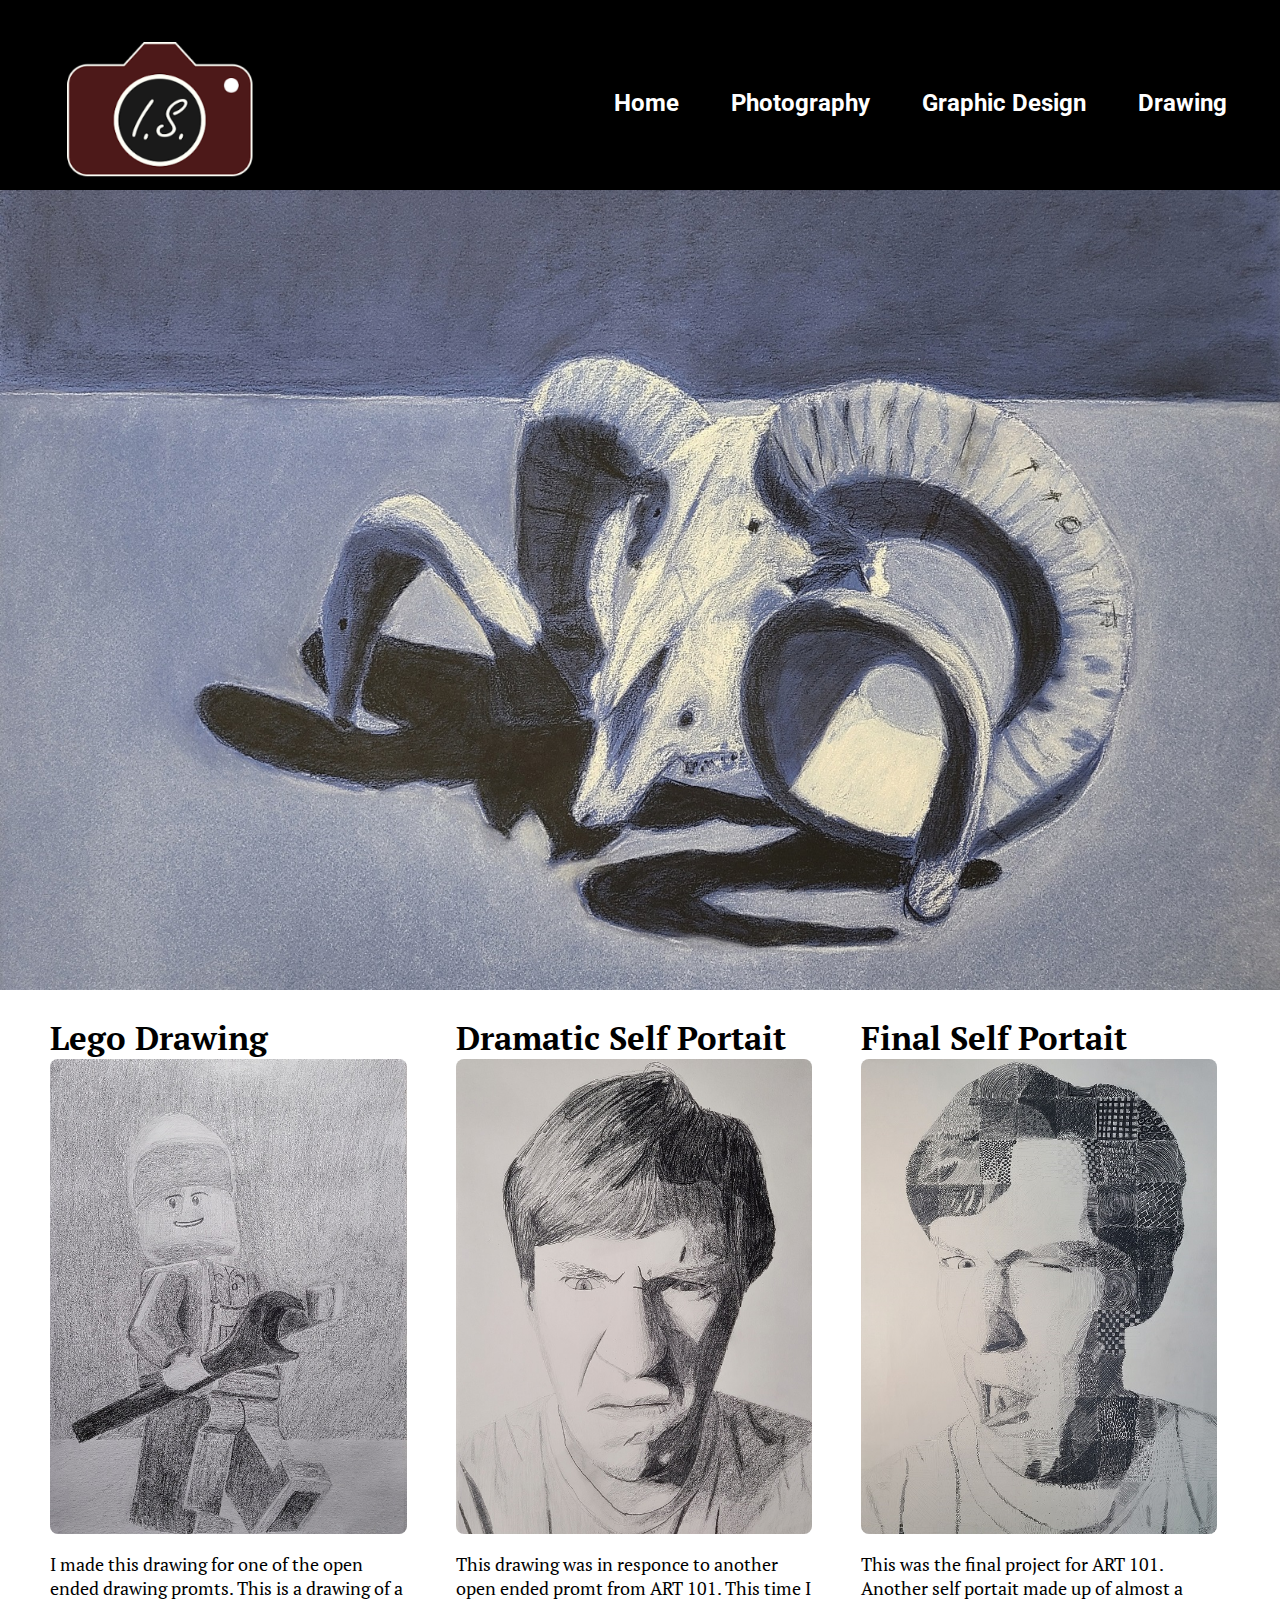
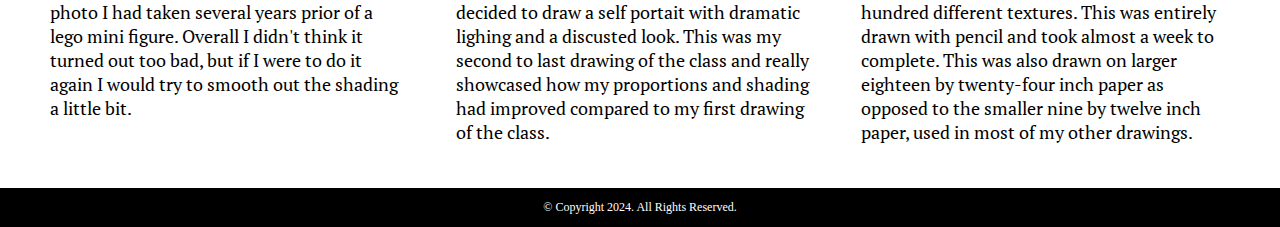
==== drawing.html @ 5b7d08e1 "First Submission" ====
<!DOCTYPE html>
<!-- This website template was created by: Isaac Schulz -->
<html lang="en">
<head>
	<title>Isaac's Portfolio</title>
	<meta charset="utf-8">
	<link rel="stylesheet" href="css/styles.css">
	<meta name="viewport" content="width=device-width, initial-scale=1">
	<link rel="icon" type="image/x-icon" href="images/favicon.png">
	<link rel="preconnect" href="https://fonts.googleapis.com">
	<link rel="preconnect" href="https://fonts.gstatic.com" crossorigin>
	<link href="https://fonts.googleapis.com/css2?family=PT+Serif:ital,wght@0,400;0,700;1,400;1,700&family=Roboto:ital,wght@0,100;0,300;0,400;0,500;0,700;0,900;1,100;1,300;1,400;1,500;1,700;1,900&display=swap" rel="stylesheet">
</head>
<body>

	<div id="container">
	
		<!-- Use the header area for the website name or logo -->
		<header>
			<a href="index.html"><img src="images/logo.png" alt="Isaac's Portfolio Logo"></a>
		</header>
		
		<!-- Use the nav area to add hyperlinks to other pages within the website -->
		<nav>
			<ul>
				<li><a href="index.html">Home</a></li>
				<li><a href="photography.html">Photography</a></li>
				<li><a href="graphic.html">Graphic Design</a></li>
				<li><a href="drawing.html">Drawing</a></li>
			</ul>
		</nav>
		
		<!-- Top Image -->
		<div id="top" class="tab-desk" class="round">
			<img src="images/ram.jpg" alt="Conte drawing of a ram skull">
		</div>
		
		<!-- Use the main area to add the main content of the webpage -->
		<main>
		
			<div id="lego">
				
				<h1>Lego Drawing</h1>
				<img src="images/lego.jpg" alt="pencil drawing of a lego mini figure" class="round">
				<p>I made this drawing for one of the open ended drawing promts. This is a drawing of a photo I had taken several years prior of a lego mini figure. Overall I didn't think it turned out too bad, but if I were to do it again I would try to smooth out the shading a little bit.</p>
				
			</div>
			
			<div id="selfportrait">
			
				<h1>Dramatic Self Portait</h1>
				<img src="images/selfportait.jpg" alt="pencil drawn selfportait of Isaac with a discusted expression" class="round">
				<p>This drawing was in responce to another open ended promt from ART 101. This time I decided to draw a self portait with dramatic lighing and a discusted look. This was my second to last drawing of the class and really showcased how my proportions and shading had improved compared to my first drawing of the class.</p>
				
			</div>
			
			<div id="selfportaitfinal">
				
				<h1> Final Self Portait</h1>
				<img src="images/selfportraitfinal.jpg" alt="pencil drawn self portait of Isaac made up of almost a hundred textures" class="round">
				<p>This was the final project for ART 101. Another self portait made up of almost a hundred different textures. This was entirely drawn with pencil and took almost a week to complete. This was also drawn on larger eighteen by twenty-four inch paper as opposed to the smaller nine by twelve inch paper, used in most of my other drawings.</p>
				
			</div>
		
		</main>
		
		<!-- Use the footer area to add the footer content -->
		<footer>
			<p>&copy; Copyright 2024. All Rights Reserved.</p>
		</footer>
		
	</div>
	
</body>
</html>
---- css/styles.css ----
/*
Author: Isaac Schulz
Date: 2/17/2024
File Name: styles.css
*/

/* CSS Reset */
body, header, nav, main, footer, h1, div, img, ul {
	margin: 0;
	padding: 0;
	border: 0;
}

/* Style rules for body and images */
body {
	background-color: #000;
}

img {
	max-width: 100%;
	display: block;
}

/* Style rules for mobile viewport */

/* Style rule for header */
header {
	position: -webkit-sticky;
	position: sticky;
	top: 0;
	background-color: #000;
	height: 190px;
}

header img {
	margin: 0 auto;
}

/* Style rules for navigation area */
nav {
	padding: 1%;
	margin-bottom: 1%;
}

nav ul {
	list-style-type: none;
	text-align: center;
}

nav li {
	font-size: 1.5em;
	font-family: "Roboto", sans-serif;
	font-weight: 700;
	border-top: 1px solid #fff;
}

nav li:first-child {
	border-top: none;
}

nav li a {
	display: block;
	color: #fff;
	padding: 0.5em 1em;
	text-decoration: none;
}

/* Show mobile class, hide tab-desk class */
.mobile {
	display: block;
}

.tab-desk {
	display: none;
}

/* Style rules for main content */
main {
	background-color: #fff;
	padding: 2%;
	font-size: 1.15em;
	font-family: "PT Serif", serif;
}

.action a {
	font-size: 1.35em;
	color: #4d1919;
	font-weight: bold;
	text-decoration: none;
}

#stars, #chicken, #fireworks, #lowpoly, #christmascard, #banners, #lego, #selfportrait, #selfportaitfinal {
	margin: 0 2%;
}

.round {
	border-radius: 8px;
}

/* Style rules for footer content */
footer p {
	font-size: 0.75em;
	text-align: center;
	color: #fff;
	padding: 0 1em;
}

/* Media Query for Tablet Viewport */
@media screen and (min-width: 680px), print {
	
	/* Tablet Viewport: Show teb-desk class, hide mobile class */
	.tab-desk {
		display: block;
	}
	
	.mobile {
		display: none;
	}
	
	/* Tablet Viewport: Style rule for header */
	header {
		position: static;
		padding-bottom: 2%;
	}
	
	/* Tablet Viewport: Style rules for nav area */
	nav li {
		border-top: none;
		display: inline-block;
		border-right: 1px solid #fff;
	}
	
	nav li:last-child {
		border-right: none;
	}
	
	nav li a {
		padding: 0.1em 0.75am;
	}
	
	/* Tablet Viewport: Style rules for main content area */
	main ul {
		margin: 0 0 4% 10%;
	}
	
	#portraitphoto {
		margin: 0 auto;
	}
	
	#camtips {
		border-top: 1px solid #000;
		border-bottom: 1px solid #000;
		background: linear-gradient(to right, #cbb, #fff);
		background-color: #fff2f2;
		padding: 1% 2%;
	}
	
	#camtips dt {
		font-weight: bold;
	}
	
	#camtips dd {
		padding: 0.5% 1% 2% 0%;
	}
	
}

/* Media Query for Desktop Viewport */
@media screen and (min-width: 1060px), print {
	
	/* Desktop Viewport: Style rule for header */
	header {
		width: 25%;
		float: left;
		padding-bottom: 0;
	}
	
	/* Desktop Viewport: Style rules for nav area */
	nav {
		float: right;
		width: 70%;
		margin: 4em 1em 0 0;
	}
	
	nav ul {
		text-align: right;
	}
	
	nav li {
		border: none;
	}
	
	nav li a {
		padding: 0.5em 1em;
	}
	
	nav li a:hover {
		color: #000;
		background-color: #fff;
	}
	
	/* Desktop Viewport: Style rules for top photo */
	#top img {
		margin: 0 auto;
	}
	
	/* Desktop Viewport: Style rules for main content */
	main {
		clear: left;
		overflow: auto;
	}
	
	main h1 {
		font-size: 1.8em;
	}
	
	#splash {
		float: left;
		width: 65%;
		max-width: 800px;
	}
	
	#portraitphoto {
		float: right;
		width: 30%;
	}
	
	#stars, #chicken, #fireworks, #lowpoly, #christmascard, #banners, #lego, #selfportrait, #selfportaitfinal {
		width: 29%;
		float: left;
		margin: 0 2%;
	}
	
	#camtips {
		clear: left;
	}
	
}

/* Media Query for Large Desktop Viewports */
@media screen and (min-width: 1921px) {
	
	#container {
		width: 1920px;
		margin: 0 auto;
	}
	
}

/* Media Query for Print */
@media print {
	
	body {
		background-color: #fff;
		color: #000;
	}
	
}
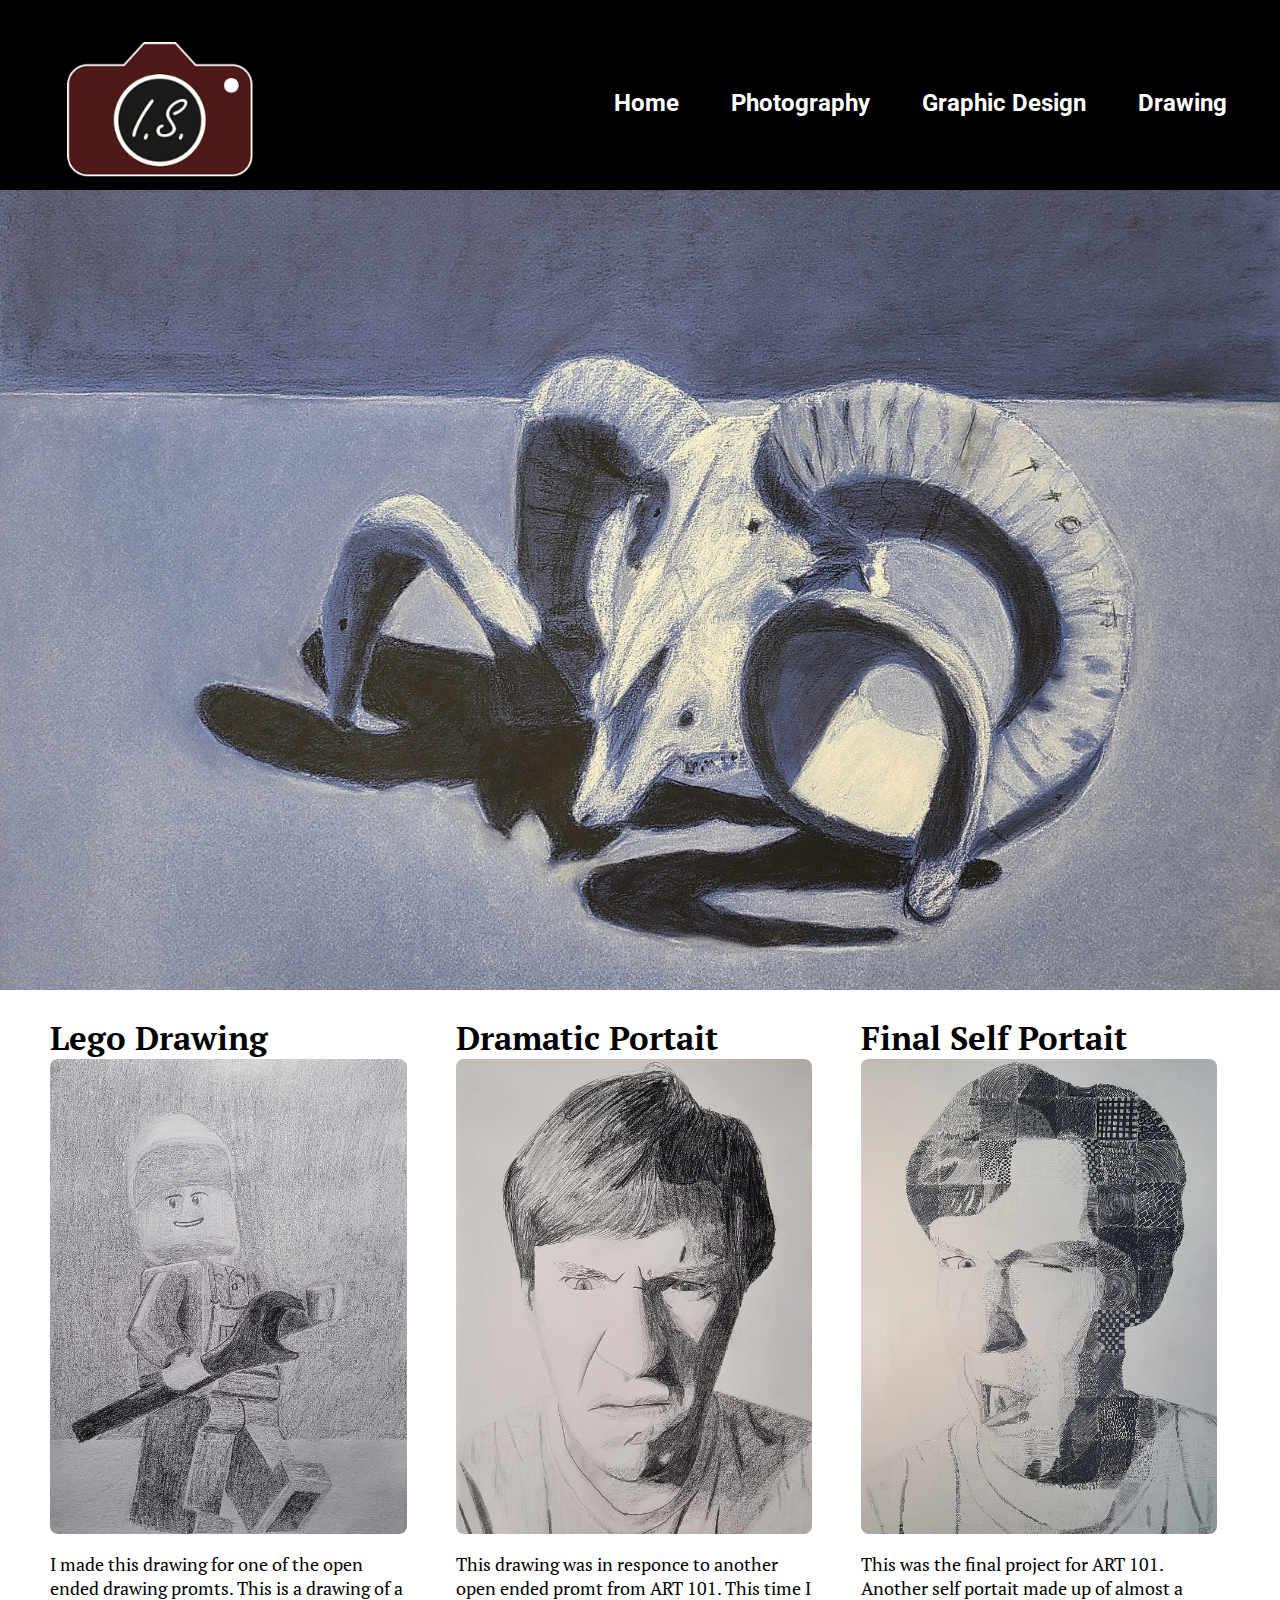
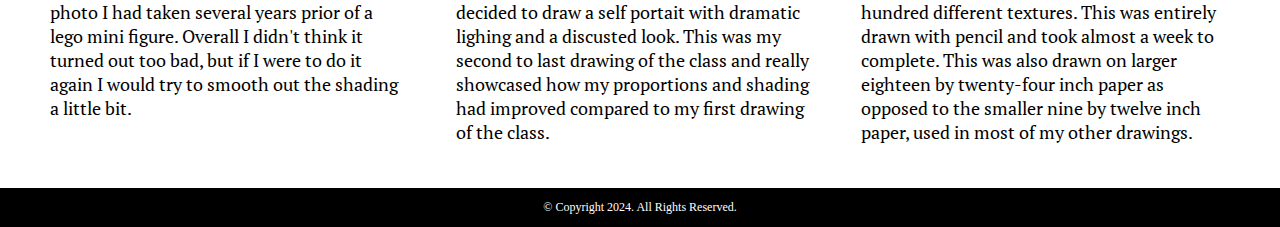
==== commit 1289a2a3: "One more minor change" ====
--- a/drawing.html
+++ b/drawing.html
@@ -48,7 +48,7 @@
 			
 			<div id="selfportrait">
 			
-				<h1>Dramatic Self Portait</h1>
+				<h1>Dramatic Portait</h1>
 				<img src="images/selfportait.jpg" alt="pencil drawn selfportait of Isaac with a discusted expression" class="round">
 				<p>This drawing was in responce to another open ended promt from ART 101. This time I decided to draw a self portait with dramatic lighing and a discusted look. This was my second to last drawing of the class and really showcased how my proportions and shading had improved compared to my first drawing of the class.</p>
 				
--- a/css/styles.css
+++ b/css/styles.css
@@ -82,12 +82,34 @@
 	font-family: "PT Serif", serif;
 }
 
+.center {
+	text-align: center;
+}
+
+.mobile ul li a {
+	font-size: 1.35em;
+	color: #4d1919;
+	font-weight: bold;
+	text-decoration: none;
+	border: 3px solid #4d1919;
+	border-radius: 8px;
+	padding: 5px;
+}
+
+.mobile ul li {
+	margin: 30px 0;
+}
+
 .action a {
 	font-size: 1.35em;
 	color: #4d1919;
 	font-weight: bold;
 	text-decoration: none;
 }
+	
+	#portraitphoto {
+		margin: 0 auto;
+	}
 
 #stars, #chicken, #fireworks, #lowpoly, #christmascard, #banners, #lego, #selfportrait, #selfportaitfinal {
 	margin: 0 2%;
@@ -143,10 +165,6 @@
 		margin: 0 0 4% 10%;
 	}
 	
-	#portraitphoto {
-		margin: 0 auto;
-	}
-	
 	#camtips {
 		border-top: 1px solid #000;
 		border-bottom: 1px solid #000;
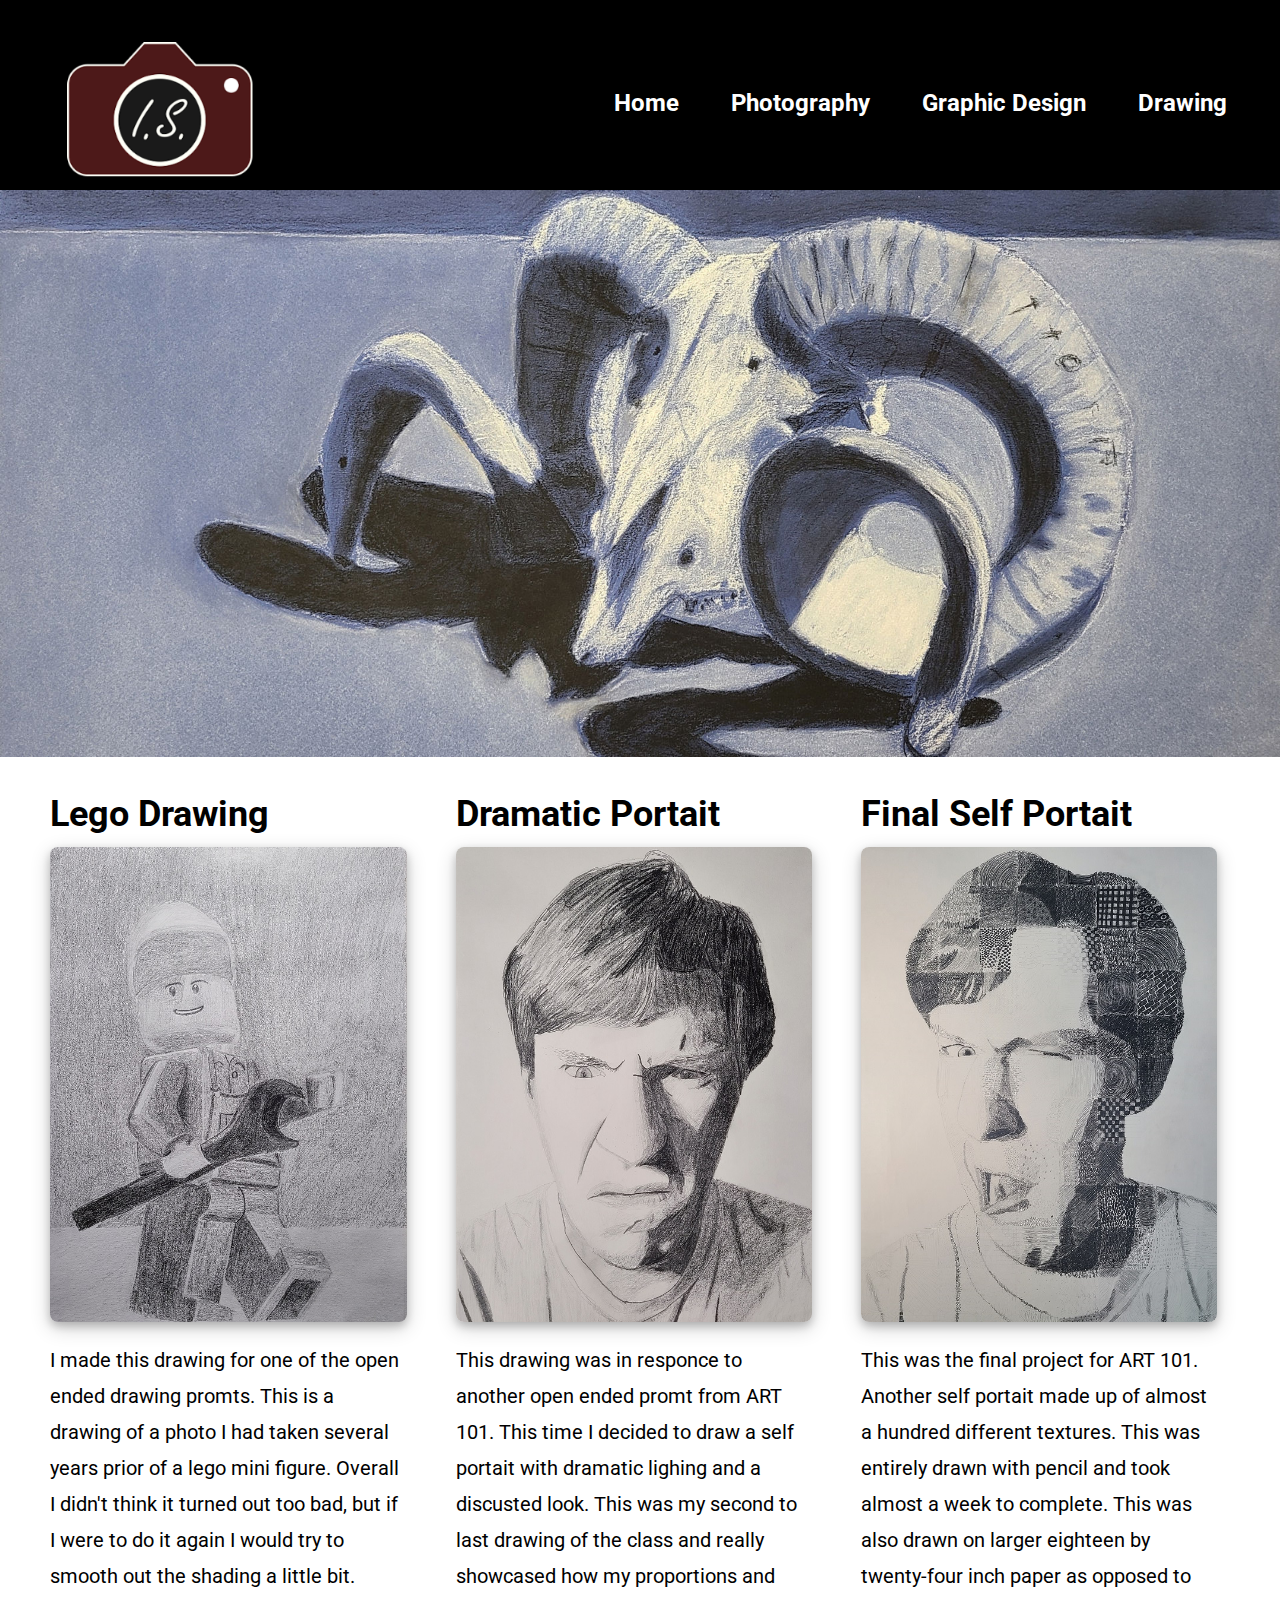
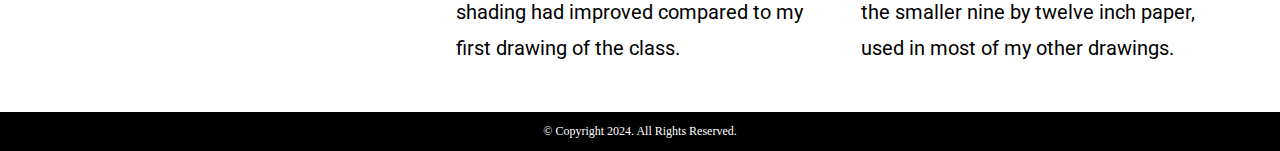
==== commit 99ca072a: "Website Submission 2" ====
--- a/drawing.html
+++ b/drawing.html
@@ -9,12 +9,12 @@
 	<link rel="icon" type="image/x-icon" href="images/favicon.png">
 	<link rel="preconnect" href="https://fonts.googleapis.com">
 	<link rel="preconnect" href="https://fonts.gstatic.com" crossorigin>
-	<link href="https://fonts.googleapis.com/css2?family=PT+Serif:ital,wght@0,400;0,700;1,400;1,700&family=Roboto:ital,wght@0,100;0,300;0,400;0,500;0,700;0,900;1,100;1,300;1,400;1,500;1,700;1,900&display=swap" rel="stylesheet">
+	<link href="https://fonts.googleapis.com/css2?family=Roboto:ital,wght@0,100;0,300;0,400;0,500;0,700;0,900;1,100;1,300;1,400;1,500;1,700;1,900&display=swap" rel="stylesheet">
 </head>
 <body>
 
 	<div id="container">
-	
+
 		<!-- Use the header area for the website name or logo -->
 		<header>
 			<a href="index.html"><img src="images/logo.png" alt="Isaac's Portfolio Logo"></a>
@@ -31,7 +31,7 @@
 		</nav>
 		
 		<!-- Top Image -->
-		<div id="top" class="tab-desk" class="round">
+		<div id="top" class="tab-desk">
 			<img src="images/ram.jpg" alt="Conte drawing of a ram skull">
 		</div>
 		
@@ -71,5 +71,7 @@
 		
 	</div>
 	
+	<script src="scripts/script.js"></script>
+	
 </body>
 </html>--- a/css/styles.css
+++ b/css/styles.css
@@ -78,38 +78,29 @@
 main {
 	background-color: #fff;
 	padding: 2%;
-	font-size: 1.15em;
-	font-family: "PT Serif", serif;
-}
-
-.center {
-	text-align: center;
-}
-
-.mobile ul li a {
-	font-size: 1.35em;
-	color: #4d1919;
+	font-size: 1.25em;
+	font-family: "Roboto", sans-serif;
+	line-height: 1.3;
+}
+
+.opening {
+	font-weight: 300;
+}
+
+.action a {
+	font-size: 1.08em;
+	color: #7d1919;
 	font-weight: bold;
 	text-decoration: none;
-	border: 3px solid #4d1919;
-	border-radius: 8px;
-	padding: 5px;
-}
-
-.mobile ul li {
-	margin: 30px 0;
-}
-
-.action a {
-	font-size: 1.35em;
-	color: #4d1919;
-	font-weight: bold;
-	text-decoration: none;
-}
-	
-	#portraitphoto {
-		margin: 0 auto;
-	}
+}
+
+.action a:hover {
+	text-decoration: underline;
+}
+	
+#portraitphoto {
+	margin: 0 auto;
+}
 
 #stars, #chicken, #fireworks, #lowpoly, #christmascard, #banners, #lego, #selfportrait, #selfportaitfinal {
 	margin: 0 2%;
@@ -117,6 +108,7 @@
 
 .round {
 	border-radius: 8px;
+	box-shadow: 0 4px 8px 0 rgba(0, 0, 0, 0.2), 0 6px 20px 0 rgba(0, 0, 0, 0.19);
 }
 
 /* Style rules for footer content */
@@ -157,10 +149,14 @@
 	}
 	
 	nav li a {
-		padding: 0.1em 0.75am;
+		padding: 0.1em 0.75em;
 	}
 	
 	/* Tablet Viewport: Style rules for main content area */
+	main {
+		line-height: 1.8;
+	}
+	
 	main ul {
 		margin: 0 0 4% 10%;
 	}
@@ -235,6 +231,11 @@
 	#splash {
 		float: left;
 		width: 65%;
+	}
+	
+	.centext {
+		margin: auto;
+		position: relative;
 		max-width: 800px;
 	}
 	
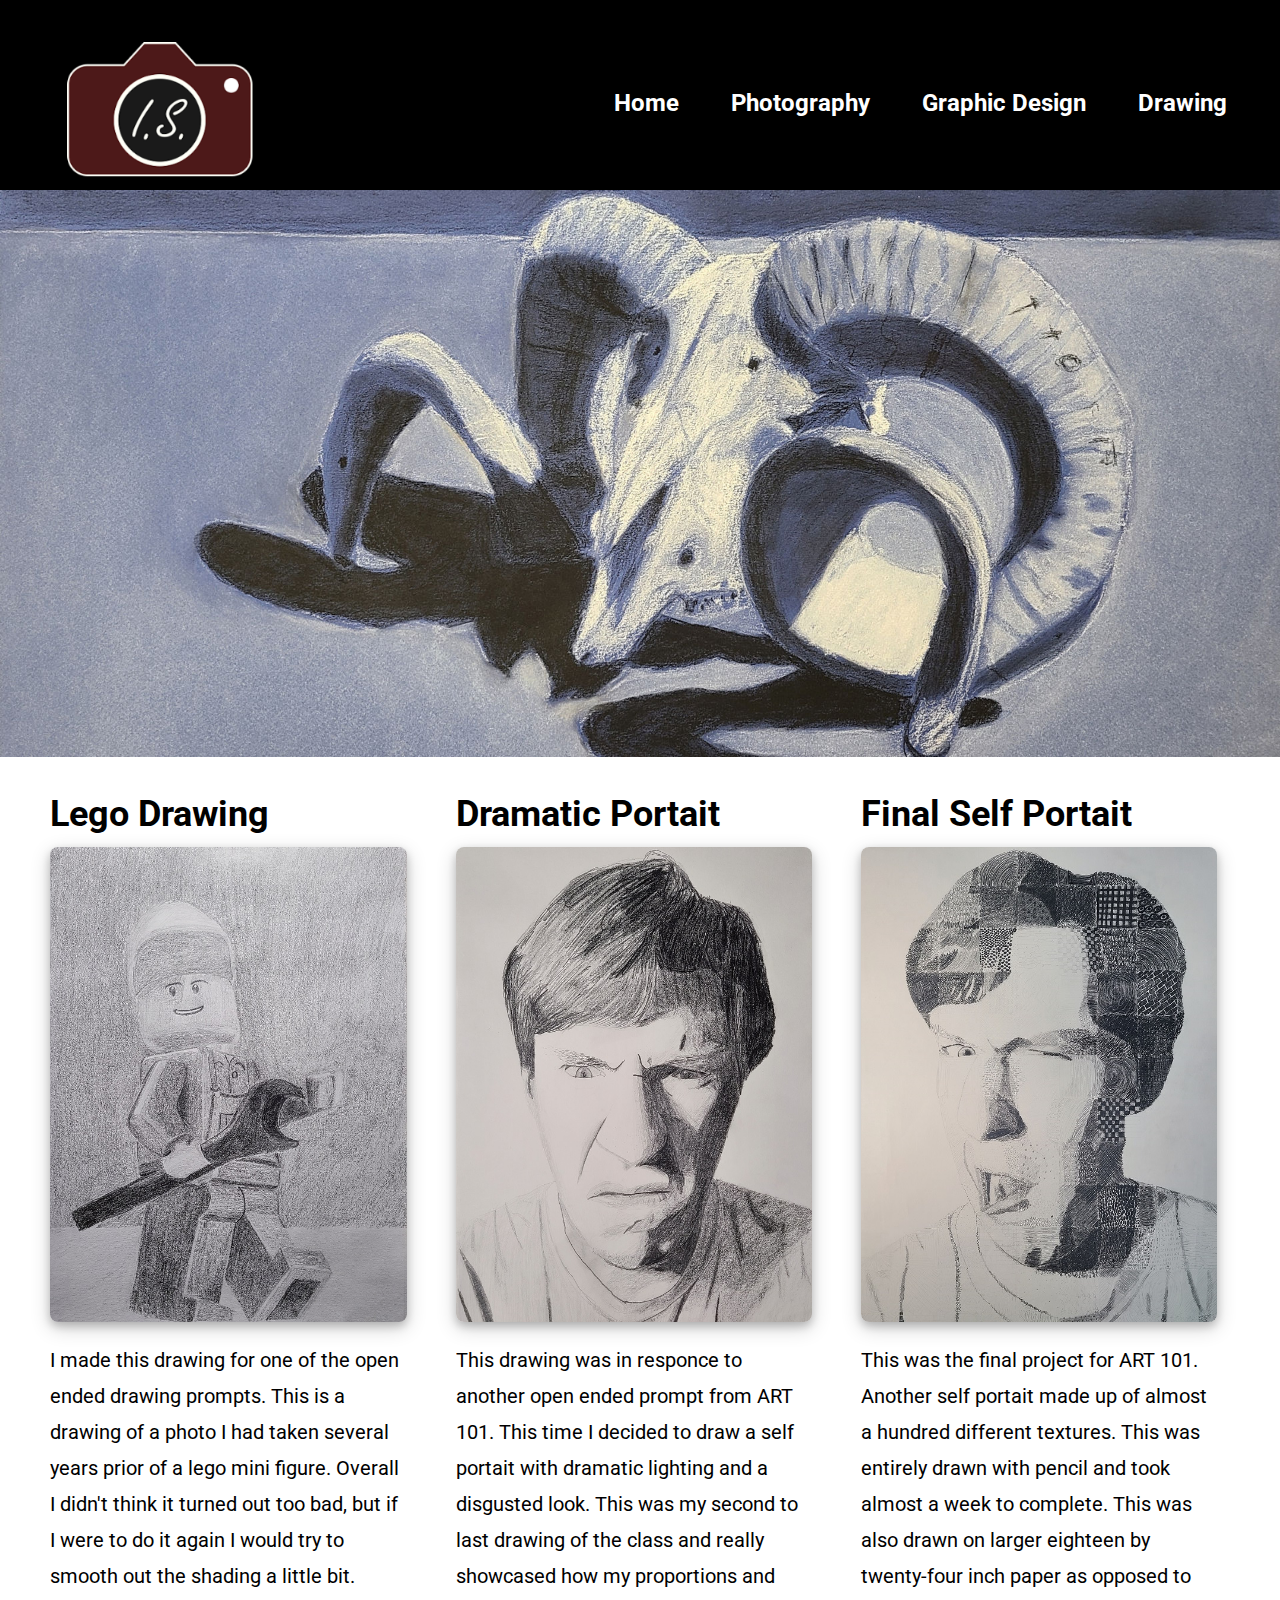
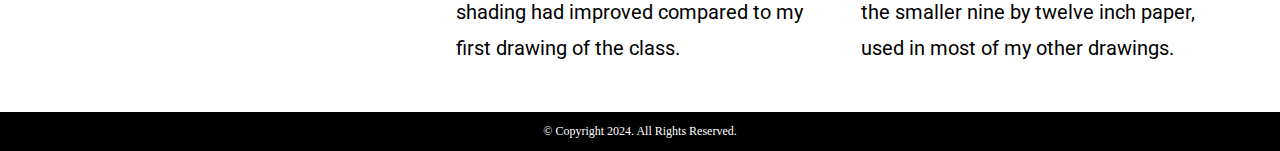
==== commit 732e3dce: "Minor changes" ====
--- a/drawing.html
+++ b/drawing.html
@@ -42,7 +42,7 @@
 				
 				<h1>Lego Drawing</h1>
 				<img src="images/lego.jpg" alt="pencil drawing of a lego mini figure" class="round">
-				<p>I made this drawing for one of the open ended drawing promts. This is a drawing of a photo I had taken several years prior of a lego mini figure. Overall I didn't think it turned out too bad, but if I were to do it again I would try to smooth out the shading a little bit.</p>
+				<p>I made this drawing for one of the open ended drawing prompts. This is a drawing of a photo I had taken several years prior of a lego mini figure. Overall I didn't think it turned out too bad, but if I were to do it again I would try to smooth out the shading a little bit.</p>
 				
 			</div>
 			
@@ -50,7 +50,7 @@
 			
 				<h1>Dramatic Portait</h1>
 				<img src="images/selfportait.jpg" alt="pencil drawn selfportait of Isaac with a discusted expression" class="round">
-				<p>This drawing was in responce to another open ended promt from ART 101. This time I decided to draw a self portait with dramatic lighing and a discusted look. This was my second to last drawing of the class and really showcased how my proportions and shading had improved compared to my first drawing of the class.</p>
+				<p>This drawing was in responce to another open ended prompt from ART 101. This time I decided to draw a self portait with dramatic lighting and a disgusted look. This was my second to last drawing of the class and really showcased how my proportions and shading had improved compared to my first drawing of the class.</p>
 				
 			</div>
 			
